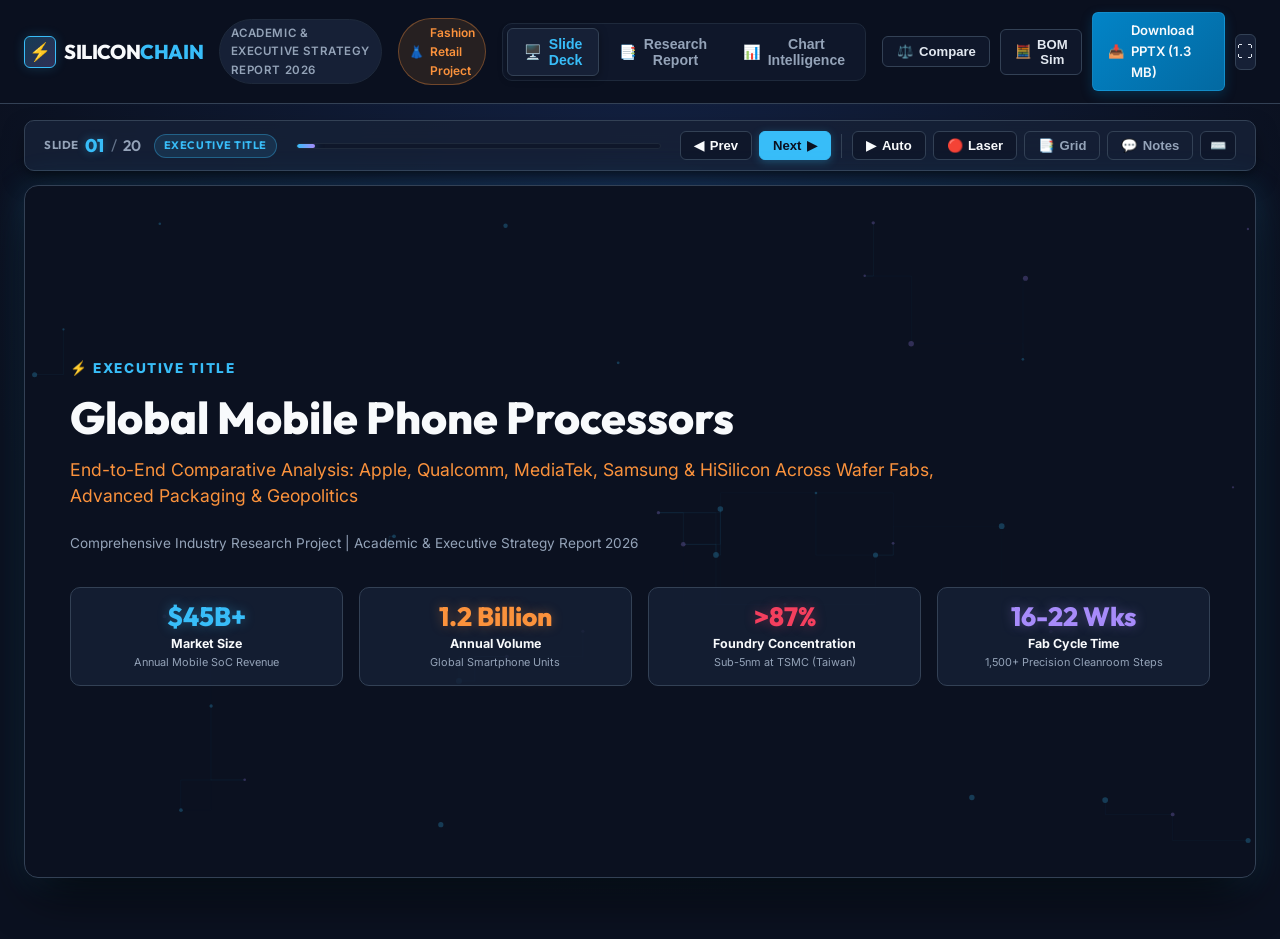
==== index.html @ 8d766e91 "Initial commit: ChipFlow dashboard and presentation" ====
<!DOCTYPE html>
<html lang="en">
<head>
  <meta charset="UTF-8">
  <meta name="viewport" content="width=device-width, initial-scale=1.0">
  <title>Global Mobile Processor Supply Chain Analysis & Executive Presentation</title>
  <meta name="description" content="In-depth Supply Chain Analysis of Mobile Phone Processors across Apple, Qualcomm, MediaTek, Samsung, Google and HiSilicon. Features interactive 20-slide presentation, interactive BOM simulator, company comparator, and research report.">
  <link rel="preconnect" href="https://fonts.googleapis.com">
  <link rel="preconnect" href="https://fonts.gstatic.com" crossorigin>
  <link href="https://fonts.googleapis.com/css2?family=Inter:wght@300;400;500;600;700;800&family=Outfit:wght@400;500;600;700;800&display=swap" rel="stylesheet">
  <link rel="stylesheet" href="index.css">
</head>
<body class="dark-theme">
  <!-- Top Navigation Header -->
  <header class="app-header" id="mainHeader">
    <div class="header-left">
      <div class="logo-badge">
        <span class="chip-icon">⚡</span>
        <span class="logo-text">SILICON<span class="accent-text">CHAIN</span></span>
      </div>
      <div class="project-pill">Academic & Executive Strategy Report 2026</div>
      <!-- Quick Switcher to Fashion Retail Project -->
      <a href="fashion_retail/index.html" class="project-switch-link" title="Switch to Fashion Retail Sales Project">
        <span>👗</span> Fashion Retail Project
      </a>
    </div>

    <!-- Mode Switcher -->
    <nav class="nav-tabs" id="navTabs">
      <button class="nav-tab active" data-view="presentation" id="tabPresentation">
        <span class="tab-icon">🖥️</span> Slide Deck
      </button>
      <button class="nav-tab" data-view="report" id="tabReport">
        <span class="tab-icon">📑</span> Research Report
      </button>
      <button class="nav-tab" data-view="charts" id="tabCharts">
        <span class="tab-icon">📊</span> Chart Intelligence
      </button>
    </nav>

    <!-- Header Actions & Interactive Tools -->
    <div class="header-right">
      <button class="btn-tool-action" id="btnOpenComparator" title="Compare Any 2 Chipmakers Side-by-Side (C)">
        <span>⚖️</span> Compare
      </button>
      <button class="btn-tool-action" id="btnOpenSimulator" title="Interactive Smartphone BOM & Margin Simulator (B)">
        <span>🧮</span> BOM Sim
      </button>
      <a href="mobile_processor_supply_chain_presentation.pptx" download class="btn-download" id="btnDownloadPPTX" title="Download genuine Microsoft PowerPoint (.pptx) file">
        <span class="icon">📥</span> Download PPTX (1.3 MB)
      </a>
      <button class="btn-icon" id="btnToggleFullscreen" title="Toggle Fullscreen (F)">
        <span>⛶</span>
      </button>
    </div>
  </header>

  <!-- Main App Container -->
  <main class="app-main">

    <!-- ================= VIEW 1: PRESENTATION SLIDE DECK ================= -->
    <section class="view-section active" id="viewPresentation">
      <!-- Presentation Player Toolbar -->
      <div class="deck-toolbar">
        <div class="slide-indicator">
          <span class="indicator-title">SLIDE</span>
          <span class="current-num" id="currentSlideNum">01</span>
          <span class="divider">/</span>
          <span class="total-num" id="totalSlidesNum">20</span>
          <span class="slide-category-badge" id="slideCategoryBadge">OVERVIEW</span>
        </div>

        <div class="progress-bar-container" title="Presentation Progress">
          <div class="progress-bar" id="presentationProgressBar"></div>
          <div class="autoplay-timer-bar" id="autoplayTimerBar"></div>
        </div>

        <div class="deck-controls">
          <button class="deck-btn" id="btnPrevSlide" title="Previous Slide (← / Space)">
            <span>◀</span> Prev
          </button>
          <button class="deck-btn btn-primary" id="btnNextSlide" title="Next Slide (→)">
            Next <span>▶</span>
          </button>
          
          <div class="control-divider"></div>

          <!-- Autoplay Button -->
          <button class="deck-btn btn-feature" id="btnToggleAutoplay" title="Toggle Auto-Play Slides (P)">
            <span id="autoplayIcon">▶</span> <span id="autoplayLabel">Auto</span>
          </button>

          <!-- Laser Pointer Button -->
          <button class="deck-btn btn-feature" id="btnToggleLaser" title="Toggle Interactive Laser Pointer (L)">
            <span>🔴</span> Laser
          </button>

          <!-- Grid Drawer -->
          <button class="deck-btn btn-outline" id="btnSlideDrawer" title="View All Slides Grid (G)">
            <span>📑</span> Grid
          </button>

          <!-- Speaker Notes -->
          <button class="deck-btn btn-outline" id="btnToggleNotes" title="Toggle Presenter Speaker Notes (N)">
            <span>💬</span> Notes
          </button>

          <!-- Shortcuts Guide -->
          <button class="deck-btn btn-icon-only" id="btnOpenShortcuts" title="Keyboard Shortcuts (?)">
            <span>⌨️</span>
          </button>
        </div>
      </div>

      <!-- Slide Viewport (16:9 Aspect Ratio Container) -->
      <div class="slide-viewport-wrapper" id="slideViewportWrapper">
        <!-- Ambient Circuit Canvas -->
        <canvas class="ambient-canvas" id="ambientCanvas"></canvas>

        <!-- Laser Pointer Element -->
        <div class="laser-pointer" id="laserPointer"></div>

        <!-- Slide Stage with Transition Animations -->
        <div class="slide-stage" id="slideStage">
          <!-- Slide contents dynamically rendered here -->
        </div>

        <!-- Slide Navigation Overlay Floaters (Hover Accessible) -->
        <button class="slide-nav-arrow arrow-left" id="arrowPrev" title="Previous Slide">‹</button>
        <button class="slide-nav-arrow arrow-right" id="arrowNext" title="Next Slide">›</button>
      </div>

      <!-- Presenter Speaker Notes Panel (Collapsible) -->
      <aside class="speaker-notes-panel" id="speakerNotesPanel">
        <div class="notes-header">
          <div class="notes-title">
            <span>🎙️</span> Presenter Speaker Notes & Talking Points
          </div>
          <button class="notes-close" id="btnCloseNotes">✕</button>
        </div>
        <div class="notes-content" id="speakerNotesText">
          Select or navigate to a slide to inspect executive speaking talking points.
        </div>
      </aside>

      <!-- Slide Drawer (Modal Grid of all 20 Slides) -->
      <div class="slide-drawer-overlay" id="slideDrawerOverlay">
        <div class="slide-drawer-modal">
          <div class="drawer-header">
            <div>
              <h3>Jump to Slide</h3>
              <p class="drawer-sub">Select any of the 20 comprehensive slides to navigate instantly</p>
            </div>
            <div class="drawer-header-actions">
              <input type="text" id="slideSearchInput" class="slide-search-input" placeholder="Filter slides (e.g., TSMC, Apple, BOM)...">
              <button class="drawer-close" id="btnCloseDrawer">✕</button>
            </div>
          </div>
          <div class="drawer-grid" id="drawerGrid">
            <!-- Populated via JavaScript -->
          </div>
        </div>
      </div>

      <!-- Keyboard Shortcuts Modal -->
      <div class="modal-overlay" id="shortcutsModalOverlay">
        <div class="custom-modal modal-sm">
          <div class="modal-header">
            <h3><span>⌨️</span> Presentation Keyboard Shortcuts</h3>
            <button class="modal-close" id="btnCloseShortcuts">✕</button>
          </div>
          <div class="modal-body">
            <div class="shortcuts-grid">
              <div class="shortcut-item"><kbd>→</kbd> or <kbd>Space</kbd> <span>Next Slide</span></div>
              <div class="shortcut-item"><kbd>←</kbd> <span>Previous Slide</span></div>
              <div class="shortcut-item"><kbd>P</kbd> <span>Play / Pause Autoplay</span></div>
              <div class="shortcut-item"><kbd>L</kbd> <span>Toggle Laser Pointer</span></div>
              <div class="shortcut-item"><kbd>C</kbd> <span>Open Company Comparator</span></div>
              <div class="shortcut-item"><kbd>B</kbd> <span>Open BOM Simulator</span></div>
              <div class="shortcut-item"><kbd>G</kbd> <span>Open Slides Grid Drawer</span></div>
              <div class="shortcut-item"><kbd>N</kbd> <span>Toggle Speaker Notes</span></div>
              <div class="shortcut-item"><kbd>F</kbd> <span>Toggle Fullscreen</span></div>
              <div class="shortcut-item"><kbd>Home</kbd> / <kbd>End</kbd> <span>First / Last Slide</span></div>
              <div class="shortcut-item"><kbd>Esc</kbd> <span>Close Any Modal</span></div>
              <div class="shortcut-item"><kbd>?</kbd> <span>Open This Shortcuts HUD</span></div>
            </div>
          </div>
        </div>
      </div>

      <!-- Interactive Competitor Comparator Modal -->
      <div class="modal-overlay" id="comparatorModalOverlay">
        <div class="custom-modal modal-lg">
          <div class="modal-header">
            <div>
              <h3><span>⚖️</span> Head-to-Head Mobile Silicon Comparator</h3>
              <p class="modal-sub">Select any two semiconductor firms to benchmark their architecture, foundry allocation, economics, and supply resilience.</p>
            </div>
            <button class="modal-close" id="btnCloseComparator">✕</button>
          </div>
          <div class="modal-body">
            <!-- Company Selection Dropdowns -->
            <div class="comparator-selectors">
              <div class="selector-box">
                <label>Company A:</label>
                <select id="selectCompA" class="custom-select">
                  <option value="apple">Apple Silicon</option>
                  <option value="qualcomm" selected>Qualcomm Snapdragon</option>
                  <option value="mediatek">MediaTek Dimensity</option>
                  <option value="samsung">Samsung Exynos</option>
                  <option value="google">Google Tensor</option>
                  <option value="hisilicon">HiSilicon (Huawei)</option>
                </select>
              </div>

              <div class="vs-badge">VS</div>

              <div class="selector-box">
                <label>Company B:</label>
                <select id="selectCompB" class="custom-select">
                  <option value="apple" selected>Apple Silicon</option>
                  <option value="qualcomm">Qualcomm Snapdragon</option>
                  <option value="mediatek">MediaTek Dimensity</option>
                  <option value="samsung">Samsung Exynos</option>
                  <option value="google">Google Tensor</option>
                  <option value="hisilicon">HiSilicon (Huawei)</option>
                </select>
              </div>
            </div>

            <!-- Dynamic Comparison Grid -->
            <div class="comparison-results" id="comparisonResults">
              <!-- Rendered dynamically via JS -->
            </div>
          </div>
        </div>
      </div>

      <!-- Interactive Smartphone BOM & Margin Simulator Modal -->
      <div class="modal-overlay" id="simulatorModalOverlay">
        <div class="custom-modal modal-xl">
          <div class="modal-header">
            <div>
              <h3><span>🧮</span> Interactive Smartphone BOM & Hardware Margin Simulator</h3>
              <p class="modal-sub">Simulate component cost trade-offs, foundry node pricing, and observe the direct impact of silicon costs on OEM profitability.</p>
            </div>
            <button class="modal-close" id="btnCloseSimulator">✕</button>
          </div>
          <div class="modal-body simulator-body">
            <!-- Left: Configurator Controls -->
            <div class="sim-controls">
              <div class="sim-group">
                <label class="sim-label">Preset Smartphone Tier:</label>
                <div class="sim-preset-buttons">
                  <button class="btn-preset active" data-preset="ultra_flagship">Ultra Flagship ($1,199)</button>
                  <button class="btn-preset" data-preset="flagship">Standard Flagship ($799)</button>
                  <button class="btn-preset" data-preset="midrange">Upper Mid-Tier ($499)</button>
                  <button class="btn-preset" data-preset="budget">Budget ($199)</button>
                </div>
              </div>

              <div class="sim-group">
                <label class="sim-label">Application Processor (SoC) & Node:</label>
                <select id="simSoC" class="custom-select">
                  <option value="185">3nm N3E Flagship SoC (Apple A18 / Snap 8 Elite) — $185</option>
                  <option value="130">3nm Value Flagship (MediaTek Dimensity 9400) — $130</option>
                  <option value="75">4nm Sub-Flagship (Snapdragon 7+ Gen 3 / Exynos 2400) — $75</option>
                  <option value="42">6nm High-Volume Mid-Tier (Dimensity 7050) — $42</option>
                  <option value="22">12nm Entry-Level 4G/5G (Unisoc T616) — $22</option>
                </select>
              </div>

              <div class="sim-group">
                <label class="sim-label">Display Subsystem:</label>
                <select id="simDisplay" class="custom-select">
                  <option value="95">6.8" LTPO 120Hz Curved OLED (Samsung/LG) — $95</option>
                  <option value="55">6.7" Rigid 120Hz OLED (BOE/Visionox) — $55</option>
                  <option value="25">6.6" 90Hz FHD+ IPS LCD — $25</option>
                </select>
              </div>

              <div class="sim-group">
                <label class="sim-label">Camera Array Subsystem:</label>
                <select id="simCamera" class="custom-select">
                  <option value="90">Triple 50MP Array + Periscope 5x Zoom (Sony Sensors) — $90</option>
                  <option value="50">Dual 50MP Main + Ultra-Wide — $50</option>
                  <option value="20">Single 50MP Main + 2MP Macro — $20</option>
                </select>
              </div>

              <div class="sim-group">
                <label class="sim-label">Memory & Storage (DRAM + Flash):</label>
                <select id="simMemory" class="custom-select">
                  <option value="65">16GB LPDDR5X + 512GB UFS 4.0 Storage — $65</option>
                  <option value="42">12GB LPDDR5X + 256GB UFS 3.1 Storage — $42</option>
                  <option value="22">6GB LPDDR4X + 128GB UFS 2.2 Storage — $22</option>
                </select>
              </div>

              <div class="sim-group">
                <label class="sim-label">Casing Materials & Frame:</label>
                <select id="simCasing" class="custom-select">
                  <option value="58">Grade 5 Titanium Frame + Ceramic Shield Glass — $58</option>
                  <option value="34">Aviation Aluminum Frame + Gorilla Glass Victus — $34</option>
                  <option value="14">Polycarbonate Composite Frame — $14</option>
                </select>
              </div>

              <div class="sim-group">
                <label class="sim-label">Target Smartphone Retail Price (MSRP):</label>
                <div class="slider-row">
                  <input type="range" id="simRetailSlider" min="150" max="1500" step="10" value="1199" class="custom-slider">
                  <span class="slider-val" id="simRetailVal">$1,199</span>
                </div>
              </div>
            </div>

            <!-- Right: Real-time Profitability & BOM Breakdown Output -->
            <div class="sim-output">
              <div class="output-card highlight">
                <div class="out-title">Total Hardware Bill of Materials (BOM)</div>
                <div class="out-value" id="simTotalBOM">$532</div>
                <div class="out-sub" id="simBOMSub">Excludes licensing royalties, software & freight</div>
              </div>

              <div class="output-row">
                <div class="output-card">
                  <div class="out-title">SoC Cost Share of BOM</div>
                  <div class="out-value accent-cyan" id="simSoCShare">34.8%</div>
                  <div class="out-sub" id="simSoCAmount">$185.00 allocated</div>
                </div>

                <div class="output-card">
                  <div class="out-title">Gross Hardware Margin</div>
                  <div class="out-value accent-emerald" id="simGrossMargin">$667 (55.6%)</div>
                  <div class="out-sub" id="simMarginHealth">Health: Premium Margin</div>
                </div>
              </div>

              <!-- Live Visual BOM Stack Bar -->
              <div class="bom-bar-wrap">
                <div class="bom-bar-label">Live BOM Subsystem Composition:</div>
                <div class="bom-stacked-bar" id="bomStackedBar">
                  <div class="stack-seg seg-soc" id="segSoC" style="width: 35%;" title="SoC & Modem"></div>
                  <div class="stack-seg seg-display" id="segDisplay" style="width: 18%;" title="Display"></div>
                  <div class="stack-seg seg-camera" id="segCamera" style="width: 17%;" title="Cameras"></div>
                  <div class="stack-seg seg-memory" id="segMemory" style="width: 12%;" title="Memory"></div>
                  <div class="stack-seg seg-casing" id="segCasing" style="width: 11%;" title="Casing"></div>
                  <div class="stack-seg seg-other" id="segOther" style="width: 7%;" title="RF/Power/Passives"></div>
                </div>
                <div class="bom-legend">
                  <span><i class="dot dot-soc"></i> SoC</span>
                  <span><i class="dot dot-display"></i> Display</span>
                  <span><i class="dot dot-camera"></i> Camera</span>
                  <span><i class="dot dot-memory"></i> Memory</span>
                  <span><i class="dot dot-casing"></i> Casing</span>
                  <span><i class="dot dot-other"></i> RF/Assembly</span>
                </div>
              </div>

              <!-- Strategic Insight Callout -->
              <div class="sim-insight-box" id="simInsightBox">
                <strong>Executive Reviewer Takeaway:</strong> With a 3nm flagship processor at $185, the processor alone represents over 34% of the phone's physical hardware costs. Only phones priced above $900 can sustain healthy gross margins (>50%) under cutting-edge node economics.
              </div>
            </div>
          </div>
        </div>
      </div>

    </section>

    <!-- ================= VIEW 2: RESEARCH REPORT ================= -->
    <section class="view-section" id="viewReport">
      <div class="report-layout">
        <!-- Sticky Table of Contents -->
        <aside class="report-sidebar">
          <div class="sidebar-sticky">
            <h4 class="sidebar-heading">REPORT NAVIGATION</h4>
            <ul class="toc-list" id="reportTOC">
              <li><a href="#rep-exec">1. Executive Summary</a></li>
              <li><a href="#rep-models">2. Business Models (Fabless vs IDM)</a></li>
              <li><a href="#rep-matrix">3. Competitor Matrix</a></li>
              <li><a href="#rep-apple">4. Apple Silicon Deep Dive</a></li>
              <li><a href="#rep-qualcomm">5. Qualcomm Snapdragon</a></li>
              <li><a href="#rep-mediatek">6. MediaTek Dimensity</a></li>
              <li><a href="#rep-samsung">7. Samsung Exynos & Foundry</a></li>
              <li><a href="#rep-special">8. Google Tensor & HiSilicon</a></li>
              <li><a href="#rep-tiers">9. 5-Tier Supply Chain Architecture</a></li>
              <li><a href="#rep-bom">10. Smartphone Bill of Materials</a></li>
              <li><a href="#rep-risks">11. Bullwhip Effect & Lead Times</a></li>
              <li><a href="#rep-geopolitics">12. Geopolitics & CHIPS Acts</a></li>
              <li><a href="#rep-future">13. 2nm GAA & Future Silicon</a></li>
              <li><a href="#rep-recommendations">14. Strategic Recommendations</a></li>
            </ul>

            <div class="sidebar-download-card">
              <h5>Official Presentation Deck</h5>
              <p>Download the fully editable widescreen .pptx presentation file.</p>
              <a href="mobile_processor_supply_chain_presentation.pptx" download class="btn-sidebar-download">
                📥 Download Presentation (.pptx)
              </a>
            </div>
          </div>
        </aside>

        <!-- Main Report Body -->
        <article class="report-body" id="reportBody">
          <div class="report-hero">
            <span class="report-tag">COMPREHENSIVE RESEARCH REPORT</span>
            <h1 class="report-title">Global Mobile Phone Processor Supply Chain Analysis</h1>
            <p class="report-subtitle">A Strategic Evaluation of Foundry Geopolitics, Advanced Packaging, Microarchitectural Shifts, and End-to-End Value Chains</p>
            <div class="report-meta">
              <span><strong>Author:</strong> Supply Chain Systems Research</span>
              <span><strong>Coverage:</strong> Apple, Qualcomm, MediaTek, Samsung, Google, HiSilicon, TSMC, ASML, ARM</span>
              <span><strong>Date:</strong> October 2026</span>
            </div>
          </div>

          <!-- Section 1 -->
          <section class="report-section" id="rep-exec">
            <h2>1. Executive Summary</h2>
            <p>The modern smartphone application processor (System-on-Chip, or SoC) represents the pinnacle of precision manufacturing, integrating between 15 billion and 20 billion transistors onto a single sliver of monocrystalline silicon measuring 100 to 125 square millimeters. In 2025–2026, the global smartphone processor industry commands over <strong>$45 billion in annual revenue</strong>, serving more than <strong>1.2 billion smartphones</strong> shipped globally each year.</p>
            
            <div class="report-kpi-grid">
              <div class="kpi-card accent-blue">
                <div class="kpi-val">$45B+</div>
                <div class="kpi-lbl">Global SoC Market Value</div>
                <div class="kpi-sub">Annual silicon revenues</div>
              </div>
              <div class="kpi-card accent-rose">
                <div class="kpi-val">&gt;87%</div>
                <div class="kpi-lbl">Sub-5nm Taiwan Share</div>
                <div class="kpi-sub">Concentrated at TSMC</div>
              </div>
              <div class="kpi-card accent-orange">
                <div class="kpi-val">$180+</div>
                <div class="kpi-lbl">Flagship SoC Cost</div>
                <div class="kpi-sub">+157% vs 2019 baseline</div>
              </div>
              <div class="kpi-card accent-emerald">
                <div class="kpi-val">100%</div>
                <div class="kpi-lbl">ASML EUV Monopoly</div>
                <div class="kpi-sub">Sole sub-7nm lithography</div>
              </div>
            </div>

            <p>While historically designed to balance raw CPU performance with battery life, mobile silicon has shifted radically into <strong>heterogeneous AI acceleration</strong>. The inclusion of high-throughput Neural Processing Units (NPUs) delivering 45–50+ TOPS, desktop-class ray tracing graphics, and integrated 5G/6G modems has made the processor the single costliest component in smartphones, commanding upwards of <strong>25% to 32% of total hardware Bill of Materials (BOM)</strong>.</p>
          </section>

          <!-- Section 2: Business Models -->
          <section class="report-section" id="rep-models">
            <h2>2. Semiconductor Operating Models: Fabless vs. IDM vs. Pure-Play Foundry</h2>
            <div class="models-grid">
              <div class="model-box">
                <div class="model-badge">MODEL 1</div>
                <h3>Captive Fabless (Apple, Google)</h3>
                <p>Silicon is engineered exclusively for proprietary first-party devices. Chips are treated as a system enabler rather than an independent profit center, amortized across retail device price tags exceeding $1,000. Apple leverages massive cash reserves to pre-buy entire initial node runs (such as TSMC's 3nm N3B).</p>
              </div>
              <div class="model-box">
                <div class="model-badge">MODEL 2</div>
                <h3>Merchant Fabless (Qualcomm, MediaTek)</h3>
                <p>Silicon is designed and sold to third-party smartphone OEMs globally. Highly vulnerable to OEM ordering cycles and consumer replacement volatility. Must balance aggressive R&D tape-out expenses against OEM margin resistance.</p>
              </div>
              <div class="model-box">
                <div class="model-badge">MODEL 3</div>
                <h3>Integrated Device Manufacturer (Samsung)</h3>
                <p>System LSI designs processors, while Samsung Foundry manufactures them. Internal friction frequently arises when captive mobile divisions (Samsung Galaxy MX) reject internal Exynos silicon due to lower foundry yields or thermal throttling compared to TSMC-made Snapdragon chips.</p>
              </div>
              <div class="model-box">
                <div class="model-badge">MODEL 4</div>
                <h3>Pure-Play Foundry (TSMC)</h3>
                <p>Dedicated contract manufacturing. By pledging never to create competing consumer hardware, TSMC commands the trust of direct competitors (Apple, Qualcomm, MediaTek, AMD, Nvidia), yielding colossal manufacturing scale and unrivaled yield learning curves.</p>
              </div>
            </div>
          </section>

          <!-- Section 3: Comparative Matrix -->
          <section class="report-section" id="rep-matrix">
            <h2>3. Cross-Company Comparative Matrix</h2>
            <div class="table-responsive">
              <table class="report-table">
                <thead>
                  <tr>
                    <th>Company</th>
                    <th>Flagship Chip</th>
                    <th>Model</th>
                    <th>CPU Architecture</th>
                    <th>Foundry</th>
                    <th>Node</th>
                    <th>Unit Share</th>
                    <th>Rev Share</th>
                    <th>Est. Cost</th>
                  </tr>
                </thead>
                <tbody>
                  <tr>
                    <td><strong>Apple</strong></td>
                    <td>A18 Pro / A17 Pro</td>
                    <td>Captive Fabless</td>
                    <td>Custom Apple ARMv9</td>
                    <td>TSMC</td>
                    <td>3nm (N3B/E)</td>
                    <td>18%</td>
                    <td>38%</td>
                    <td>$110-$135</td>
                  </tr>
                  <tr>
                    <td><strong>Qualcomm</strong></td>
                    <td>Snapdragon 8 Elite</td>
                    <td>Merchant Fabless</td>
                    <td>Custom Oryon (Nuvia)</td>
                    <td>TSMC</td>
                    <td>3nm (N3E)</td>
                    <td>28%</td>
                    <td>34%</td>
                    <td>$180-$200</td>
                  </tr>
                  <tr>
                    <td><strong>MediaTek</strong></td>
                    <td>Dimensity 9400</td>
                    <td>Merchant Fabless</td>
                    <td>All-Big ARM Cortex</td>
                    <td>TSMC</td>
                    <td>3nm (N3E)</td>
                    <td>37%</td>
                    <td>17%</td>
                    <td>$120-$140</td>
                  </tr>
                  <tr>
                    <td><strong>Samsung</strong></td>
                    <td>Exynos 2400 / 2500</td>
                    <td>Hybrid IDM</td>
                    <td>Stock ARM Cortex</td>
                    <td>Samsung</td>
                    <td>4nm / 3nm GAA</td>
                    <td>5%</td>
                    <td>5%</td>
                    <td>$100-$120</td>
                  </tr>
                  <tr>
                    <td><strong>Google</strong></td>
                    <td>Tensor G4 / G5</td>
                    <td>Captive Fabless</td>
                    <td>Custom TPU / ARM</td>
                    <td>Samsung &rarr; TSMC</td>
                    <td>4nm &rarr; 3nm</td>
                    <td>1.5%</td>
                    <td>1%</td>
                    <td>$90-$110</td>
                  </tr>
                  <tr>
                    <td><strong>HiSilicon</strong></td>
                    <td>Kirin 9010 / 9000s</td>
                    <td>Captive (Sanctioned)</td>
                    <td>Custom Taishan</td>
                    <td>SMIC</td>
                    <td>7nm DUV Multi</td>
                    <td>3%</td>
                    <td>3%</td>
                    <td>$140+ equiv.</td>
                  </tr>
                </tbody>
              </table>
            </div>
          </section>

          <!-- Section 4: Supply Chain Tiers -->
          <section class="report-section" id="rep-tiers">
            <h2>4. The 5-Tier Supply Chain Architecture</h2>
            <div class="tier-flow">
              <div class="tier-card tier-4">
                <div class="tier-tag">TIER 4</div>
                <h4>Raw Materials & Specialty Chemicals</h4>
                <p>Electronic-grade polysilicon refined to 99.999999999% purity. 300mm silicon ingots sliced by <strong>Shin-Etsu</strong> and <strong>SUMCO</strong> (Japan, >55% market share). High-purity photoresists from JSR/TOK, ultra-pure hydrogen fluoride, and noble gases (purified Neon from Ukraine/regional refiners).</p>
              </div>
              <div class="tier-card tier-3">
                <div class="tier-tag">TIER 3</div>
                <h4>Equipment (SME), EDA Software & Architectural IP</h4>
                <p>The <strong>ASML EUV Lithography</strong> monopoly (Netherlands). Etch and deposition equipment from Applied Materials, Lam Research, and Tokyo Electron. Logic synthesis and place-and-route software duopoly from <strong>Synopsys</strong> and <strong>Cadence</strong>. Architectural foundation from <strong>ARM Holdings</strong>.</p>
              </div>
              <div class="tier-card tier-2">
                <div class="tier-tag">TIER 2</div>
                <h4>Advanced Wafer Fabrication (Foundries)</h4>
                <p>Pure-play foundry giant <strong>TSMC</strong> fabricates >87% of all sub-5nm mobile processors in Taiwan (GigaFabs in Tainan and Hsinchu). Secondary fabrication at Samsung Foundry (S. Korea) and SMIC (China). Cycle time spans 16 to 22 weeks through 1,500+ chemical and laser steps.</p>
              </div>
              <div class="tier-card tier-1">
                <div class="tier-tag">TIER 1</div>
                <h4>Advanced Packaging, Assembly & Test (OSAT)</h4>
                <p>Wafer-Level Fan-Out (TSMC InFO-PoP) stacking LPDDR5X DRAM directly on top of the SoC via micro-copper pillars. Merchant packaging handled by <strong>ASE Group</strong>, <strong>Amkor</strong>, and <strong>JCET</strong>. Automated Test Equipment (ATE) verification by Advantest and Teradyne.</p>
              </div>
              <div class="tier-card tier-0">
                <div class="tier-tag">TIER 0</div>
                <h4>OEM Surface Mount Integration & Global Distribution</h4>
                <p>Surface Mount Technology (SMT) onto main logic boards by Foxconn, Pegatron, Luxshare, and Samsung Vietnam. High-value, temperature-controlled air freight delivery to international distribution centers in Anchorage, Louisville, Frankfurt, and Dubai.</p>
              </div>
            </div>
          </section>

          <!-- Section 5: BOM Cost Breakdown -->
          <section class="report-section" id="rep-bom">
            <h2>5. Bill of Materials (BOM) & Economic Escalation</h2>
            <p>Process node migration is experiencing sharp cost inflation. While a 28nm processed wafer cost ~$3,000 in 2011, a cutting-edge 3nm wafer exceeds $20,500, and upcoming 2nm GAA wafers are slated to hit $28,000 to $30,000. In a flagship smartphone with an overall hardware BOM of ~$560, the application processor and 5G RF subsystem account for roughly <strong>$165 (29.5%)</strong>, surpassing the display ($95) and camera modules ($88).</p>
            
            <div class="chart-embed-box">
              <img src="charts/bom_cost_breakdown.png" alt="Smartphone BOM Cost Breakdown" class="report-img">
              <div class="img-caption">Figure 1: Hardware Bill of Materials (BOM) allocation in a premium flagship smartphone ($560 Total BOM).</div>
            </div>
          </section>

          <!-- Section 6: Geopolitics -->
          <section class="report-section" id="rep-geopolitics">
            <h2>6. Geopolitical Realignment & CHIPS Acts</h2>
            <p>The geographic concentration of advanced semiconductor manufacturing in Taiwan poses an unprecedented single-point-of-failure risk to the global economy. In response, Western governments have initiated multi-billion-dollar industrial reshoring initiatives:</p>
            <ul>
              <li><strong>US CHIPS and Science Act ($52.7B):</strong> Subsidizing TSMC's $65B Fab 21 in Phoenix, Arizona, and Samsung's advanced foundry complex in Taylor, Texas. However, the lack of domestic US advanced packaging (InFO/CoWoS) means Arizona-made wafers must still be shipped back to Taiwan for packaging.</li>
              <li><strong>European Chips Act (€43B):</strong> Focused on automotive and industrial semiconductors, highlighted by TSMC's ESMC fab joint-venture in Dresden, Germany.</li>
              <li><strong>Chinese Domestic Substitution:</strong> Spurred by US Entity List restrictions, China has directed hundreds of billions into its domestic IC ecosystem, relying on SMIC and DUV multi-patterning to preserve domestic mobile silicon autonomy.</li>
            </ul>
          </section>

          <!-- Section 7: Future Outlook -->
          <section class="report-section" id="rep-future">
            <h2>7. Future Technology Roadmaps (2026–2030)</h2>
            <div class="tech-card-grid">
              <div class="tech-card">
                <h4>2nm Gate-All-Around (GAA)</h4>
                <p>Nanosheet transistor channels surrounded on all four sides by the gate electrode, eliminating quantum leakage and boosting power efficiency by 25-30%.</p>
              </div>
              <div class="tech-card">
                <h4>Backside Power Delivery (BSPDN)</h4>
                <p>Moving power distribution rails to the reverse side of the silicon wafer (TSMC A16 / Intel PowerVia), eliminating IR drop and boosting clock frequencies.</p>
              </div>
              <div class="tech-card">
                <h4>Mobile Disaggregated Chiplets</h4>
                <p>Partitioning monolithic processors into modular compute chiplets (2nm) and I/O modem chiplets (6nm/7nm) connected via UCIe low-latency interfaces.</p>
              </div>
              <div class="tech-card">
                <h4>On-Device Generative AI Real Estate</h4>
                <p>NPU silicon allocation expanding to >20% of the total die area, paired with high-bandwidth LPDDR6 memory delivering >150 GB/s bandwidth.</p>
              </div>
            </div>
          </section>

          <!-- Section 8: Recommendations -->
          <section class="report-section" id="rep-recommendations">
            <h2>8. Strategic Recommendations</h2>
            <div class="recommendations-container">
              <div class="rec-column">
                <h3>For Smartphone OEMs</h3>
                <ol>
                  <li><strong>Diversify Silicon Sourcing:</strong> Avoid exclusive dependency on Qualcomm by dual-sourcing MediaTek Dimensity across regional SKUs to maintain bargaining leverage.</li>
                  <li><strong>12-to-18-Month Allocation Contracts:</strong> Transition from short-term spot purchases to rolling capacity commitments with take-or-pay flexibility.</li>
                  <li><strong>Software-Silicon Co-Design:</strong> Optimize internal neural runtimes to maximize TOPS efficiency on mature nodes.</li>
                </ol>
              </div>
              <div class="rec-column">
                <h3>For Chip Designers</h3>
                <ol>
                  <li><strong>Maintain Dual-Foundry Portability:</strong> Design Process Design Kits (PDKs) with cross-foundry compatibility between TSMC and Samsung Foundry.</li>
                  <li><strong>Hedge Architectural Royalties:</strong> Expand R&D into the open-source <strong>RISC-V</strong> architecture to insulate corporate profit pools from Arm licensing changes.</li>
                  <li><strong>Pioneer Mobile Chiplets:</strong> Disaggregate analog RF modems from compute dies to reduce exposure to $28,000+ 2nm wafer costs.</li>
                </ol>
              </div>
            </div>
          </section>
        </article>
      </div>
    </section>

    <!-- ================= VIEW 3: CHART GALLERY ================= -->
    <section class="view-section" id="viewCharts">
      <div class="charts-view-container">
        <div class="charts-header">
          <h2>Semiconductor Supply Chain Visual Intelligence</h2>
          <p>High-resolution empirical datasets, market distribution models, and economic cost breakdown charts.</p>
        </div>

        <div class="charts-grid">
          <!-- Chart 1 -->
          <div class="chart-card">
            <div class="chart-card-header">
              <span class="chart-tag">MARKET SHARE</span>
              <h3>Global Smartphone SoC Market Share: Units vs. Value Capture</h3>
            </div>
            <div class="chart-image-wrap">
              <img src="charts/market_share_soc.png" alt="Market Share by Volume vs Revenue" class="gallery-img">
            </div>
            <div class="chart-insights">
              <strong>Key Insight:</strong> MediaTek commands the unit volume leadership (~37%) via mass-market budget devices, while Apple (~38%) and Qualcomm (~34%) capture over 72% of all dollar revenues in the global industry.
            </div>
          </div>

          <!-- Chart 2 -->
          <div class="chart-card">
            <div class="chart-card-header">
              <span class="chart-tag accent-rose">FOUNDRY CONCENTRATION</span>
              <h3>Sub-5nm Advanced Node Wafer Fabrication Capacity (<5nm)</h3>
            </div>
            <div class="chart-image-wrap">
              <img src="charts/foundry_advanced_nodes.png" alt="Advanced Node Foundry Share" class="gallery-img">
            </div>
            <div class="chart-insights">
              <strong>Key Insight:</strong> TSMC in Taiwan controls 87% of the world's sub-5nm fabrication capacity. Samsung Foundry holds ~10%, while Intel Foundry and SMIC account for the remainder.
            </div>
          </div>

          <!-- Chart 3 -->
          <div class="chart-card">
            <div class="chart-card-header">
              <span class="chart-tag accent-orange">WAFER ECONOMICS</span>
              <h3>Escalation of Advanced Semiconductor Wafer Costs by Node</h3>
            </div>
            <div class="chart-image-wrap">
              <img src="charts/wafer_cost_escalation.png" alt="Wafer Cost Escalation" class="gallery-img">
            </div>
            <div class="chart-insights">
              <strong>Key Insight:</strong> Moore's Law cost-per-transistor scaling has ended. Processed 300mm wafer costs have increased from $3,000 at 28nm to $20,500 at 3nm, approaching $28,000 for 2nm GAA.
            </div>
          </div>

          <!-- Chart 4 -->
          <div class="chart-card">
            <div class="chart-card-header">
              <span class="chart-tag accent-purple">HARDWARE BOM ALLOCATION</span>
              <h3>Estimated Bill of Materials (BOM) Breakdown - Flagship Tier</h3>
            </div>
            <div class="chart-image-wrap">
              <img src="charts/bom_cost_breakdown.png" alt="Smartphone BOM Breakdown" class="gallery-img">
            </div>
            <div class="chart-insights">
              <strong>Key Insight:</strong> The application processor and RF modem subsystem ($165) constitute 29.5% of total hardware BOM, exceeding displays ($95), camera arrays ($88), and memory ($62).
            </div>
          </div>

          <!-- Chart 5 -->
          <div class="chart-card full-width">
            <div class="chart-card-header">
              <span class="chart-tag accent-emerald">STRATEGIC RESILIENCE</span>
              <h3>Supply Chain Resilience & Strategic Control Comparison (Radar Chart)</h3>
            </div>
            <div class="chart-image-wrap center">
              <img src="charts/company_resilience_radar.png" alt="Company Resilience Radar" class="gallery-img radar-img">
            </div>
            <div class="chart-insights">
              <strong>Key Insight:</strong> Apple excels in margins, custom microarchitecture, and packaging control, but faces extreme single-source Taiwan foundry risk. Samsung boasts geographic insulation and in-house foundries, but trails in node yields and margins.
            </div>
          </div>
        </div>
      </div>
    </section>

  </main>

  <!-- JavaScript application logic -->
  <script src="index.js"></script>
</body>
</html>
---- index.css ----
/* ==========================================================================
   GLOBAL DESIGN SYSTEM & RESETS
   ========================================================================== */
:root {
  --bg-main: #0B1120;
  --bg-card: #162036;
  --bg-card-hover: #1E2B48;
  --bg-surface: #0F172A;
  --border-color: #334155;
  --border-subtle: #1E293B;

  --accent-blue: #38BDF8;
  --accent-blue-glow: rgba(56, 189, 248, 0.35);
  --accent-cyan: #06B6D4;
  --accent-orange: #FB923C;
  --accent-emerald: #34D399;
  --accent-purple: #A78BFA;
  --accent-rose: #F43F5E;
  --accent-amber: #FBBF24;

  --text-white: #F8FAFC;
  --text-body: #E2E8F0;
  --text-muted: #94A3B8;
  --text-dim: #64748B;

  --font-sans: 'Inter', -apple-system, BlinkMacSystemFont, 'Segoe UI', Roboto, sans-serif;
  --font-heading: 'Outfit', 'Inter', sans-serif;
  --radius-sm: 6px;
  --radius-md: 10px;
  --radius-lg: 14px;
  --radius-xl: 18px;

  --shadow-card: 0 10px 25px -5px rgba(0, 0, 0, 0.5), 0 8px 10px -6px rgba(0, 0, 0, 0.4);
  --shadow-glow: 0 0 35px rgba(56, 189, 248, 0.18);
  --transition: all 0.22s cubic-bezier(0.16, 1, 0.3, 1);
}

*, *::before, *::after {
  box-sizing: border-box;
  margin: 0;
  padding: 0;
}

body {
  background-color: var(--bg-main);
  color: var(--text-body);
  font-family: var(--font-sans);
  line-height: 1.6;
  min-height: 100vh;
  display: flex;
  flex-direction: column;
  overflow-x: hidden;
  -webkit-font-smoothing: antialiased;
}

/* ==========================================================================
   APP HEADER
   ========================================================================== */
.app-header {
  position: sticky;
  top: 0;
  z-index: 1000;
  background: rgba(11, 17, 32, 0.9);
  backdrop-filter: blur(16px);
  -webkit-backdrop-filter: blur(16px);
  border-bottom: 1px solid var(--border-color);
  padding: 0.75rem 1.5rem;
  display: flex;
  align-items: center;
  justify-content: space-between;
  gap: 1rem;
}

.header-left {
  display: flex;
  align-items: center;
  gap: 1rem;
}

.logo-badge {
  display: flex;
  align-items: center;
  gap: 0.5rem;
  font-family: var(--font-heading);
  font-weight: 800;
  font-size: 1.25rem;
  letter-spacing: -0.02em;
  color: var(--text-white);
}

.chip-icon {
  display: inline-flex;
  align-items: center;
  justify-content: center;
  width: 32px;
  height: 32px;
  background: linear-gradient(135deg, rgba(56, 189, 248, 0.25), rgba(167, 139, 250, 0.25));
  border: 1px solid var(--accent-blue);
  border-radius: var(--radius-sm);
  font-size: 1.1rem;
  box-shadow: 0 0 12px rgba(56, 189, 248, 0.2);
}

.accent-text {
  color: var(--accent-blue);
}

.project-pill {
  font-size: 0.72rem;
  font-weight: 600;
  color: var(--text-muted);
  background: var(--bg-card);
  padding: 0.25rem 0.65rem;
  border-radius: 9999px;
  border: 1px solid var(--border-subtle);
  text-transform: uppercase;
  letter-spacing: 0.05em;
}

.project-switch-link {
  display: inline-flex;
  align-items: center;
  gap: 0.35rem;
  font-size: 0.75rem;
  font-weight: 600;
  color: var(--accent-orange);
  background: rgba(251, 146, 60, 0.12);
  border: 1px solid rgba(251, 146, 60, 0.35);
  padding: 0.25rem 0.65rem;
  border-radius: 9999px;
  text-decoration: none;
  transition: var(--transition);
}

.project-switch-link:hover {
  background: rgba(251, 146, 60, 0.25);
  color: var(--text-white);
  transform: translateY(-1px);
}

/* Nav Tabs */
.nav-tabs {
  display: flex;
  align-items: center;
  background: var(--bg-surface);
  padding: 0.25rem;
  border-radius: var(--radius-md);
  border: 1px solid var(--border-subtle);
  gap: 0.25rem;
}

.nav-tab {
  display: flex;
  align-items: center;
  gap: 0.4rem;
  padding: 0.45rem 1rem;
  border-radius: var(--radius-sm);
  background: transparent;
  color: var(--text-muted);
  border: none;
  font-size: 0.88rem;
  font-weight: 600;
  cursor: pointer;
  transition: var(--transition);
}

.nav-tab:hover {
  color: var(--text-white);
}

.nav-tab.active {
  background: var(--bg-card);
  color: var(--accent-blue);
  box-shadow: 0 2px 8px rgba(0, 0, 0, 0.35);
  border: 1px solid var(--border-color);
}

/* Header Right */
.header-right {
  display: flex;
  align-items: center;
  gap: 0.6rem;
}

.btn-tool-action {
  display: inline-flex;
  align-items: center;
  gap: 0.4rem;
  background: var(--bg-surface);
  color: var(--text-body);
  padding: 0.45rem 0.85rem;
  border-radius: var(--radius-sm);
  font-size: 0.82rem;
  font-weight: 600;
  border: 1px solid var(--border-color);
  cursor: pointer;
  transition: var(--transition);
}

.btn-tool-action:hover {
  background: var(--bg-card-hover);
  color: var(--accent-blue);
  border-color: var(--accent-blue);
  transform: translateY(-1px);
}

.btn-download {
  display: inline-flex;
  align-items: center;
  gap: 0.45rem;
  background: linear-gradient(135deg, #0284C7, #0369A1);
  color: var(--text-white);
  padding: 0.45rem 0.95rem;
  border-radius: var(--radius-sm);
  font-size: 0.82rem;
  font-weight: 600;
  text-decoration: none;
  border: 1px solid rgba(56, 189, 248, 0.3);
  transition: var(--transition);
  box-shadow: 0 4px 12px rgba(2, 132, 199, 0.25);
}

.btn-download:hover {
  background: linear-gradient(135deg, #0EA5E9, #0284C7);
  box-shadow: 0 6px 18px rgba(14, 165, 233, 0.45);
  transform: translateY(-1px);
}

.btn-icon {
  background: var(--bg-card);
  border: 1px solid var(--border-color);
  color: var(--text-body);
  width: 36px;
  height: 36px;
  border-radius: var(--radius-sm);
  display: flex;
  align-items: center;
  justify-content: center;
  cursor: pointer;
  font-size: 1rem;
  transition: var(--transition);
}

.btn-icon:hover {
  background: var(--bg-card-hover);
  color: var(--text-white);
}

/* ==========================================================================
   VIEW CONTAINERS
   ========================================================================== */
.app-main {
  flex: 1;
  display: flex;
  flex-direction: column;
}

.view-section {
  display: none;
  width: 100%;
  flex: 1;
}

.view-section.active {
  display: flex;
  flex-direction: column;
}

/* ==========================================================================
   VIEW 1: PRESENTATION SLIDE DECK
   ========================================================================== */
#viewPresentation {
  background: radial-gradient(circle at 50% 15%, #132244 0%, #0B1120 70%);
  padding: 1rem 1.5rem 1.5rem;
  min-height: calc(100vh - 65px);
  display: flex;
  flex-direction: column;
  align-items: center;
  justify-content: flex-start;
}

/* Deck Toolbar */
.deck-toolbar {
  width: 100%;
  max-width: 1240px;
  display: flex;
  align-items: center;
  justify-content: space-between;
  gap: 1.2rem;
  background: rgba(22, 32, 54, 0.88);
  backdrop-filter: blur(12px);
  border: 1px solid var(--border-color);
  border-radius: var(--radius-md);
  padding: 0.6rem 1.2rem;
  margin-bottom: 0.9rem;
  box-shadow: var(--shadow-card);
}

.slide-indicator {
  display: flex;
  align-items: center;
  gap: 0.4rem;
  font-family: var(--font-heading);
}

.indicator-title {
  font-size: 0.72rem;
  font-weight: 700;
  color: var(--text-muted);
  letter-spacing: 0.05em;
}

.current-num {
  font-size: 1.15rem;
  font-weight: 800;
  color: var(--accent-blue);
  text-shadow: 0 0 10px rgba(56, 189, 248, 0.4);
}

.divider {
  color: var(--text-dim);
}

.total-num {
  font-size: 0.95rem;
  color: var(--text-muted);
  font-weight: 600;
}

.slide-category-badge {
  font-size: 0.68rem;
  font-weight: 700;
  padding: 0.15rem 0.55rem;
  border-radius: 9999px;
  background: rgba(56, 189, 248, 0.12);
  border: 1px solid rgba(56, 189, 248, 0.35);
  color: var(--accent-blue);
  margin-left: 0.4rem;
  letter-spacing: 0.05em;
  text-transform: uppercase;
}

.progress-bar-container {
  flex: 1;
  height: 6px;
  background: var(--bg-surface);
  border-radius: 9999px;
  overflow: hidden;
  border: 1px solid var(--border-subtle);
  position: relative;
}

.progress-bar {
  height: 100%;
  width: 5%;
  background: linear-gradient(90deg, var(--accent-blue), var(--accent-purple));
  border-radius: 9999px;
  transition: width 0.35s cubic-bezier(0.16, 1, 0.3, 1);
  box-shadow: 0 0 8px rgba(56, 189, 248, 0.5);
}

.autoplay-timer-bar {
  position: absolute;
  top: 0;
  left: 0;
  height: 100%;
  width: 0%;
  background: var(--accent-orange);
  opacity: 0.85;
  transition: width 0.1s linear;
}

.deck-controls {
  display: flex;
  align-items: center;
  gap: 0.45rem;
}

.control-divider {
  width: 1px;
  height: 24px;
  background: var(--border-color);
  margin: 0 0.2rem;
}

.deck-btn {
  display: inline-flex;
  align-items: center;
  gap: 0.35rem;
  padding: 0.38rem 0.8rem;
  border-radius: var(--radius-sm);
  background: var(--bg-surface);
  border: 1px solid var(--border-color);
  color: var(--text-white);
  font-size: 0.82rem;
  font-weight: 600;
  cursor: pointer;
  transition: var(--transition);
}

.deck-btn:hover {
  background: var(--bg-card-hover);
  border-color: var(--accent-blue);
  transform: translateY(-1px);
}

.deck-btn.btn-primary {
  background: var(--accent-blue);
  color: #0B1120;
  border-color: var(--accent-blue);
  box-shadow: 0 2px 8px rgba(56, 189, 248, 0.3);
}

.deck-btn.btn-primary:hover {
  background: #7DD3FC;
  box-shadow: 0 4px 14px rgba(56, 189, 248, 0.5);
}

.deck-btn.btn-feature.active {
  background: rgba(244, 63, 94, 0.2);
  border-color: var(--accent-rose);
  color: var(--accent-rose);
}

.deck-btn.btn-outline {
  background: transparent;
  color: var(--text-muted);
}

.deck-btn.btn-outline:hover {
  color: var(--text-white);
  background: var(--bg-surface);
}

.deck-btn.btn-icon-only {
  padding: 0.38rem 0.55rem;
}

/* Slide Viewport (16:9 Canvas) */
.slide-viewport-wrapper {
  width: 100%;
  max-width: 1240px;
  aspect-ratio: 16 / 9;
  background: #0B1120;
  border: 1px solid var(--border-color);
  border-radius: var(--radius-lg);
  box-shadow: 0 24px 48px -12px rgba(0, 0, 0, 0.8), var(--shadow-glow);
  position: relative;
  overflow: hidden;
  display: flex;
}

/* Ambient Canvas */
.ambient-canvas {
  position: absolute;
  top: 0;
  left: 0;
  width: 100%;
  height: 100%;
  pointer-events: none;
  opacity: 0.45;
  z-index: 1;
}

/* Interactive Laser Pointer */
.laser-pointer {
  position: absolute;
  width: 16px;
  height: 16px;
  border-radius: 50%;
  background: #FF0055;
  box-shadow: 0 0 14px 4px #FF0055, 0 0 30px 8px rgba(255, 0, 85, 0.5);
  pointer-events: none;
  z-index: 999;
  display: none;
  transform: translate(-50%, -50%);
  transition: opacity 0.15s ease;
}

.laser-pointer.active {
  display: block;
}

/* Slide Nav Floaters (Left/Right) */
.slide-nav-arrow {
  position: absolute;
  top: 50%;
  transform: translateY(-50%);
  width: 44px;
  height: 60px;
  background: rgba(15, 23, 42, 0.6);
  backdrop-filter: blur(8px);
  border: 1px solid var(--border-color);
  color: var(--text-white);
  font-size: 1.8rem;
  display: flex;
  align-items: center;
  justify-content: center;
  cursor: pointer;
  z-index: 10;
  opacity: 0;
  transition: opacity 0.2s ease, background 0.2s ease;
}

.slide-nav-arrow.arrow-left { left: 0; border-radius: 0 var(--radius-md) var(--radius-md) 0; }
.slide-nav-arrow.arrow-right { right: 0; border-radius: var(--radius-md) 0 0 var(--radius-md); }

.slide-viewport-wrapper:hover .slide-nav-arrow {
  opacity: 0.85;
}

.slide-nav-arrow:hover {
  background: rgba(56, 189, 248, 0.3);
  border-color: var(--accent-blue);
  opacity: 1 !important;
}

.slide-stage {
  width: 100%;
  height: 100%;
  position: relative;
  overflow: hidden;
  z-index: 2;
}

/* Individual Slide Inside Canvas with Entrance Animation */
.slide-content-root {
  width: 100%;
  height: 100%;
  padding: 2.2rem 2.8rem;
  display: flex;
  flex-direction: column;
  position: relative;
  background-color: transparent;
  color: var(--text-body);
  animation: slideEntrance 0.32s cubic-bezier(0.16, 1, 0.3, 1) forwards;
}

@keyframes slideEntrance {
  from {
    opacity: 0;
    transform: translateY(14px) scale(0.99);
    filter: blur(4px);
  }
  to {
    opacity: 1;
    transform: translateY(0) scale(1);
    filter: blur(0);
  }
}

.slide-header {
  margin-bottom: 1.2rem;
  position: relative;
  border-bottom: 1px solid var(--border-color);
  padding-bottom: 0.8rem;
}

.slide-tag {
  font-size: 0.72rem;
  font-weight: 800;
  letter-spacing: 0.08em;
  color: var(--accent-blue);
  text-transform: uppercase;
  margin-bottom: 0.2rem;
}

.slide-title {
  font-family: var(--font-heading);
  font-size: 1.65rem;
  font-weight: 700;
  color: var(--text-white);
  line-height: 1.25;
}

.slide-body {
  flex: 1;
  display: flex;
  gap: 1.4rem;
  overflow: hidden;
}

/* Slide Grids & Layouts */
.grid-3-col {
  display: grid;
  grid-template-columns: repeat(3, 1fr);
  gap: 1.2rem;
  width: 100%;
  height: 100%;
}

.grid-4-col {
  display: grid;
  grid-template-columns: repeat(4, 1fr);
  gap: 1rem;
  width: 100%;
  height: 100%;
}

.grid-2-col {
  display: grid;
  grid-template-columns: 1fr 1fr;
  gap: 1.4rem;
  width: 100%;
  height: 100%;
}

.grid-chart-and-cards {
  display: grid;
  grid-template-columns: 1.35fr 1fr;
  gap: 1.4rem;
  width: 100%;
  height: 100%;
  align-items: center;
}

/* Slide Cards with Stagger Animation */
.slide-card {
  background: rgba(22, 32, 54, 0.85);
  backdrop-filter: blur(10px);
  border: 1px solid var(--border-color);
  border-radius: var(--radius-md);
  padding: 1.15rem;
  display: flex;
  flex-direction: column;
  position: relative;
  overflow: hidden;
  transition: transform 0.22s cubic-bezier(0.16, 1, 0.3, 1), box-shadow 0.22s ease, border-color 0.22s ease;
  animation: cardStagger 0.4s cubic-bezier(0.16, 1, 0.3, 1) both;
}

.slide-card:nth-child(1) { animation-delay: 0.05s; }
.slide-card:nth-child(2) { animation-delay: 0.10s; }
.slide-card:nth-child(3) { animation-delay: 0.15s; }
.slide-card:nth-child(4) { animation-delay: 0.20s; }
.slide-card:nth-child(5) { animation-delay: 0.25s; }
.slide-card:nth-child(6) { animation-delay: 0.30s; }

@keyframes cardStagger {
  from {
    opacity: 0;
    transform: translateY(18px) scale(0.97);
  }
  to {
    opacity: 1;
    transform: translateY(0) scale(1);
  }
}

.slide-card:hover {
  transform: translateY(-4px) scale(1.01);
  border-color: rgba(56, 189, 248, 0.5);
  box-shadow: 0 16px 32px rgba(0, 0, 0, 0.55), 0 0 20px rgba(56, 189, 248, 0.15);
}

.slide-card-trim {
  position: absolute;
  top: 0;
  left: 0;
  right: 0;
  height: 3px;
  background: var(--accent-blue);
}

.slide-card-trim.trim-orange { background: var(--accent-orange); }
.slide-card-trim.trim-green { background: var(--accent-emerald); }
.slide-card-trim.trim-purple { background: var(--accent-purple); }
.slide-card-trim.trim-rose { background: var(--accent-rose); }
.slide-card-trim.trim-amber { background: var(--accent-amber); }

.card-title {
  font-family: var(--font-heading);
  font-size: 1.05rem;
  font-weight: 700;
  color: var(--text-white);
  margin-bottom: 0.6rem;
  display: flex;
  align-items: center;
  gap: 0.4rem;
}

.card-list {
  list-style: none;
  display: flex;
  flex-direction: column;
  gap: 0.5rem;
  font-size: 0.82rem;
  color: var(--text-muted);
}

.card-list li {
  position: relative;
  padding-left: 0.9rem;
  line-height: 1.4;
}

.card-list li::before {
  content: "•";
  position: absolute;
  left: 0;
  color: var(--accent-blue);
  font-weight: bold;
}

.card-list strong {
  color: var(--text-white);
}

/* Metric Row */
.metrics-row {
  display: grid;
  grid-template-columns: repeat(4, 1fr);
  gap: 1rem;
  margin-bottom: 1.2rem;
  width: 100%;
}

.metric-card {
  background: rgba(22, 32, 54, 0.85);
  backdrop-filter: blur(8px);
  border: 1px solid var(--border-color);
  border-radius: var(--radius-md);
  padding: 0.85rem;
  text-align: center;
  transition: transform 0.2s ease, border-color 0.2s ease;
}

.metric-card:hover {
  transform: translateY(-2px);
  border-color: var(--accent-blue);
}

.metric-val {
  font-family: var(--font-heading);
  font-size: 1.65rem;
  font-weight: 800;
  color: var(--accent-blue);
  line-height: 1.1;
  text-shadow: 0 0 12px rgba(56, 189, 248, 0.35);
}

.metric-val.val-orange { color: var(--accent-orange); text-shadow: 0 0 12px rgba(251, 146, 60, 0.35); }
.metric-val.val-rose { color: var(--accent-rose); text-shadow: 0 0 12px rgba(244, 63, 94, 0.35); }
.metric-val.val-green { color: var(--accent-emerald); text-shadow: 0 0 12px rgba(52, 211, 153, 0.35); }
.metric-val.val-purple { color: var(--accent-purple); text-shadow: 0 0 12px rgba(167, 139, 250, 0.35); }

.metric-lbl {
  font-size: 0.78rem;
  font-weight: 700;
  color: var(--text-white);
  margin-top: 0.2rem;
}

.metric-sub {
  font-size: 0.68rem;
  color: var(--text-muted);
}

/* Slide Image Container */
.slide-chart-container {
  background: #080D1A;
  border: 1px solid var(--border-color);
  border-radius: var(--radius-md);
  padding: 0.6rem;
  display: flex;
  align-items: center;
  justify-content: center;
  height: 100%;
  overflow: hidden;
  box-shadow: inset 0 0 20px rgba(0, 0, 0, 0.5);
}

.slide-chart-img {
  max-width: 100%;
  max-height: 100%;
  object-fit: contain;
  border-radius: var(--radius-sm);
  transition: transform 0.3s ease;
}

.slide-chart-container:hover .slide-chart-img {
  transform: scale(1.02);
}

/* Slide 1 Hero Layout */
.slide-hero {
  display: flex;
  flex-direction: column;
  justify-content: center;
  height: 100%;
}

.hero-tag {
  font-size: 0.85rem;
  font-weight: 800;
  letter-spacing: 0.12em;
  color: var(--accent-blue);
  text-transform: uppercase;
  margin-bottom: 0.8rem;
}

.hero-title {
  font-family: var(--font-heading);
  font-size: 2.8rem;
  font-weight: 800;
  color: var(--text-white);
  line-height: 1.15;
  margin-bottom: 0.8rem;
}

.hero-subtitle {
  font-size: 1.1rem;
  color: var(--accent-orange);
  max-width: 900px;
  line-height: 1.5;
  margin-bottom: 1.5rem;
}

.hero-meta {
  font-size: 0.85rem;
  color: var(--text-muted);
  margin-bottom: 2rem;
}

/* Slide Tier Stack (Slide 11) */
.tier-stack {
  display: flex;
  flex-direction: column;
  gap: 0.55rem;
  width: 100%;
  height: 100%;
  justify-content: space-between;
}

.tier-bar {
  background: rgba(22, 32, 54, 0.85);
  backdrop-filter: blur(8px);
  border: 1px solid var(--border-color);
  border-left: 4px solid var(--accent-blue);
  border-radius: var(--radius-sm);
  padding: 0.5rem 0.9rem;
  display: flex;
  flex-direction: column;
  transition: transform 0.2s ease;
}

.tier-bar:hover {
  transform: translateX(4px);
  background: var(--bg-card-hover);
}

.tier-bar.tb-rose { border-left-color: var(--accent-rose); }
.tier-bar.tb-orange { border-left-color: var(--accent-orange); }
.tier-bar.tb-blue { border-left-color: var(--accent-blue); }
.tier-bar.tb-purple { border-left-color: var(--accent-purple); }
.tier-bar.tb-green { border-left-color: var(--accent-emerald); }

.tier-bar-title {
  font-family: var(--font-heading);
  font-size: 0.85rem;
  font-weight: 700;
  color: var(--text-white);
  display: flex;
  align-items: center;
  gap: 0.5rem;
}

.tier-bar-desc {
  font-size: 0.72rem;
  color: var(--text-muted);
  line-height: 1.3;
}

/* Presenter Speaker Notes Panel */
.speaker-notes-panel {
  width: 100%;
  max-width: 1240px;
  margin-top: 1rem;
  background: var(--bg-surface);
  border: 1px solid var(--border-color);
  border-radius: var(--radius-md);
  padding: 1rem 1.25rem;
  display: none;
  box-shadow: var(--shadow-card);
  animation: slideEntrance 0.2s ease forwards;
}

.speaker-notes-panel.open {
  display: block;
}

.notes-header {
  display: flex;
  align-items: center;
  justify-content: space-between;
  margin-bottom: 0.6rem;
  border-bottom: 1px solid var(--border-subtle);
  padding-bottom: 0.4rem;
}

.notes-title {
  font-family: var(--font-heading);
  font-weight: 700;
  font-size: 0.9rem;
  color: var(--accent-amber);
  display: flex;
  align-items: center;
  gap: 0.4rem;
}

.notes-close {
  background: transparent;
  border: none;
  color: var(--text-muted);
  cursor: pointer;
  font-size: 1rem;
}

.notes-close:hover {
  color: var(--text-white);
}

.notes-content {
  font-size: 0.88rem;
  color: var(--text-body);
  line-height: 1.6;
}

/* Slide Drawer Modal */
.slide-drawer-overlay {
  position: fixed;
  inset: 0;
  background: rgba(0, 0, 0, 0.78);
  backdrop-filter: blur(8px);
  z-index: 2000;
  display: none;
  align-items: center;
  justify-content: center;
  padding: 2rem;
}

.slide-drawer-overlay.active {
  display: flex;
}

.slide-drawer-modal {
  background: var(--bg-main);
  border: 1px solid var(--border-color);
  border-radius: var(--radius-xl);
  width: 100%;
  max-width: 1100px;
  max-height: 85vh;
  display: flex;
  flex-direction: column;
  overflow: hidden;
  box-shadow: 0 25px 50px -12px rgba(0, 0, 0, 0.85);
  animation: slideEntrance 0.25s ease;
}

.drawer-header {
  padding: 1.2rem 1.5rem;
  border-bottom: 1px solid var(--border-color);
  display: flex;
  align-items: center;
  justify-content: space-between;
  gap: 1rem;
}

.drawer-header h3 {
  font-family: var(--font-heading);
  font-size: 1.25rem;
  color: var(--text-white);
}

.drawer-sub {
  font-size: 0.78rem;
  color: var(--text-muted);
}

.drawer-header-actions {
  display: flex;
  align-items: center;
  gap: 0.8rem;
}

.slide-search-input {
  background: var(--bg-card);
  border: 1px solid var(--border-color);
  color: var(--text-white);
  padding: 0.45rem 0.85rem;
  border-radius: var(--radius-sm);
  font-size: 0.85rem;
  width: 240px;
}

.slide-search-input:focus {
  outline: none;
  border-color: var(--accent-blue);
}

.drawer-close {
  background: transparent;
  border: none;
  color: var(--text-muted);
  font-size: 1.3rem;
  cursor: pointer;
}

.drawer-grid {
  padding: 1.5rem;
  display: grid;
  grid-template-columns: repeat(auto-fill, minmax(210px, 1fr));
  gap: 1rem;
  overflow-y: auto;
}

.drawer-thumb {
  background: var(--bg-card);
  border: 1px solid var(--border-color);
  border-radius: var(--radius-md);
  padding: 0.9rem;
  cursor: pointer;
  transition: var(--transition);
  display: flex;
  flex-direction: column;
  gap: 0.35rem;
}

.drawer-thumb:hover {
  border-color: var(--accent-blue);
  background: var(--bg-card-hover);
  transform: translateY(-2px);
  box-shadow: 0 8px 16px rgba(0, 0, 0, 0.4);
}

.drawer-thumb.current {
  border-color: var(--accent-blue);
  box-shadow: 0 0 14px rgba(56, 189, 248, 0.4);
}

.thumb-num {
  font-size: 0.72rem;
  font-weight: 800;
  color: var(--accent-blue);
}

.thumb-title {
  font-size: 0.88rem;
  font-weight: 600;
  color: var(--text-white);
  line-height: 1.3;
}

/* ==========================================================================
   INTERACTIVE MODALS (COMPARATOR, SIMULATOR, SHORTCUTS)
   ========================================================================== */
.modal-overlay {
  position: fixed;
  inset: 0;
  background: rgba(0, 0, 0, 0.8);
  backdrop-filter: blur(10px);
  z-index: 2500;
  display: none;
  align-items: center;
  justify-content: center;
  padding: 1.5rem;
}

.modal-overlay.active {
  display: flex;
}

.custom-modal {
  background: var(--bg-main);
  border: 1px solid var(--border-color);
  border-radius: var(--radius-xl);
  width: 100%;
  max-height: 90vh;
  display: flex;
  flex-direction: column;
  overflow: hidden;
  box-shadow: 0 30px 60px -15px rgba(0, 0, 0, 0.9);
  animation: slideEntrance 0.25s cubic-bezier(0.16, 1, 0.3, 1);
}

.modal-sm { max-width: 580px; }
.modal-lg { max-width: 950px; }
.modal-xl { max-width: 1180px; }

.modal-header {
  padding: 1.2rem 1.6rem;
  border-bottom: 1px solid var(--border-color);
  display: flex;
  align-items: center;
  justify-content: space-between;
}

.modal-header h3 {
  font-family: var(--font-heading);
  font-size: 1.25rem;
  color: var(--text-white);
  display: flex;
  align-items: center;
  gap: 0.5rem;
}

.modal-sub {
  font-size: 0.8rem;
  color: var(--text-muted);
  margin-top: 0.2rem;
}

.modal-close {
  background: transparent;
  border: none;
  color: var(--text-muted);
  font-size: 1.3rem;
  cursor: pointer;
}

.modal-close:hover { color: var(--text-white); }

.modal-body {
  padding: 1.6rem;
  overflow-y: auto;
}

/* Shortcuts HUD */
.shortcuts-grid {
  display: grid;
  grid-template-columns: repeat(2, 1fr);
  gap: 0.8rem;
}

.shortcut-item {
  display: flex;
  align-items: center;
  gap: 0.75rem;
  font-size: 0.85rem;
  color: var(--text-body);
  background: var(--bg-card);
  padding: 0.55rem 0.85rem;
  border-radius: var(--radius-sm);
  border: 1px solid var(--border-subtle);
}

kbd {
  background: #0F172A;
  border: 1px solid var(--border-color);
  box-shadow: 0 2px 0 var(--border-color);
  padding: 0.15rem 0.5rem;
  border-radius: 4px;
  font-family: monospace;
  font-size: 0.8rem;
  color: var(--accent-blue);
  font-weight: bold;
}

/* Comparator Styling */
.comparator-selectors {
  display: flex;
  align-items: center;
  justify-content: space-between;
  gap: 1.5rem;
  margin-bottom: 1.5rem;
  background: var(--bg-card);
  padding: 1rem 1.4rem;
  border-radius: var(--radius-md);
  border: 1px solid var(--border-color);
}

.selector-box {
  flex: 1;
  display: flex;
  flex-direction: column;
  gap: 0.4rem;
}

.selector-box label {
  font-size: 0.8rem;
  font-weight: 700;
  color: var(--text-muted);
}

.custom-select {
  background: var(--bg-surface);
  border: 1px solid var(--border-color);
  color: var(--text-white);
  padding: 0.55rem 0.85rem;
  border-radius: var(--radius-sm);
  font-size: 0.88rem;
  font-weight: 600;
  width: 100%;
}

.custom-select:focus {
  outline: none;
  border-color: var(--accent-blue);
}

.vs-badge {
  font-family: var(--font-heading);
  font-weight: 800;
  font-size: 1.1rem;
  color: var(--accent-orange);
  background: rgba(251, 146, 60, 0.15);
  border: 1px solid rgba(251, 146, 60, 0.35);
  width: 44px;
  height: 44px;
  border-radius: 50%;
  display: flex;
  align-items: center;
  justify-content: center;
}

.comparison-results {
  display: grid;
  grid-template-columns: 1fr 1fr;
  gap: 1.5rem;
}

.comp-column {
  background: var(--bg-card);
  border: 1px solid var(--border-color);
  border-radius: var(--radius-md);
  padding: 1.4rem;
  display: flex;
  flex-direction: column;
  gap: 1rem;
}

.comp-col-header {
  border-bottom: 1px solid var(--border-subtle);
  padding-bottom: 0.8rem;
}

.comp-col-header h4 {
  font-family: var(--font-heading);
  font-size: 1.35rem;
  color: var(--text-white);
}

.comp-chip-badge {
  font-size: 0.75rem;
  font-weight: 700;
  color: var(--accent-blue);
  letter-spacing: 0.05em;
}

.comp-stat-row {
  display: flex;
  flex-direction: column;
  gap: 0.25rem;
}

.comp-stat-header {
  display: flex;
  justify-content: space-between;
  font-size: 0.78rem;
  color: var(--text-muted);
}

.comp-stat-val {
  font-weight: 700;
  color: var(--text-white);
}

.comp-bar-bg {
  height: 8px;
  background: var(--bg-surface);
  border-radius: 9999px;
  overflow: hidden;
  border: 1px solid var(--border-subtle);
}

.comp-bar-fill {
  height: 100%;
  border-radius: 9999px;
  transition: width 0.4s ease;
}

/* Simulator Styling */
.simulator-body {
  display: grid;
  grid-template-columns: 1fr 1.15fr;
  gap: 2rem;
}

.sim-controls {
  display: flex;
  flex-direction: column;
  gap: 1.1rem;
}

.sim-group {
  display: flex;
  flex-direction: column;
  gap: 0.4rem;
}

.sim-label {
  font-size: 0.78rem;
  font-weight: 700;
  color: var(--text-muted);
}

.sim-preset-buttons {
  display: grid;
  grid-template-columns: repeat(2, 1fr);
  gap: 0.5rem;
}

.btn-preset {
  background: var(--bg-card);
  border: 1px solid var(--border-color);
  color: var(--text-muted);
  font-size: 0.78rem;
  font-weight: 600;
  padding: 0.45rem 0.65rem;
  border-radius: var(--radius-sm);
  cursor: pointer;
  transition: var(--transition);
}

.btn-preset:hover {
  color: var(--text-white);
  border-color: var(--accent-blue);
}

.btn-preset.active {
  background: rgba(56, 189, 248, 0.15);
  border-color: var(--accent-blue);
  color: var(--accent-blue);
}

.slider-row {
  display: flex;
  align-items: center;
  gap: 1rem;
}

.custom-slider {
  flex: 1;
  accent-color: var(--accent-blue);
  height: 6px;
  background: var(--bg-surface);
  border-radius: 9999px;
  cursor: pointer;
}

.slider-val {
  font-family: var(--font-heading);
  font-weight: 800;
  font-size: 1.1rem;
  color: var(--accent-emerald);
  min-width: 75px;
  text-align: right;
}

.sim-output {
  display: flex;
  flex-direction: column;
  gap: 1.2rem;
}

.output-card {
  background: var(--bg-card);
  border: 1px solid var(--border-color);
  border-radius: var(--radius-md);
  padding: 1.1rem;
  display: flex;
  flex-direction: column;
  gap: 0.2rem;
}

.output-card.highlight {
  border-color: var(--accent-blue);
  box-shadow: 0 0 20px rgba(56, 189, 248, 0.15);
}

.out-title {
  font-size: 0.75rem;
  font-weight: 700;
  color: var(--text-muted);
  text-transform: uppercase;
  letter-spacing: 0.05em;
}

.out-value {
  font-family: var(--font-heading);
  font-size: 1.8rem;
  font-weight: 800;
  color: var(--text-white);
}

.out-value.accent-cyan { color: var(--accent-cyan); }
.out-value.accent-emerald { color: var(--accent-emerald); }

.out-sub {
  font-size: 0.72rem;
  color: var(--text-dim);
}

.output-row {
  display: grid;
  grid-template-columns: 1fr 1fr;
  gap: 1rem;
}

.bom-bar-wrap {
  display: flex;
  flex-direction: column;
  gap: 0.4rem;
}

.bom-bar-label {
  font-size: 0.75rem;
  font-weight: 700;
  color: var(--text-muted);
}

.bom-stacked-bar {
  height: 14px;
  display: flex;
  border-radius: var(--radius-sm);
  overflow: hidden;
  border: 1px solid var(--border-subtle);
}

.stack-seg {
  height: 100%;
  transition: width 0.3s ease;
}

.seg-soc { background: #F43F5E; }
.seg-display { background: #38BDF8; }
.seg-camera { background: #A78BFA; }
.seg-memory { background: #34D399; }
.seg-casing { background: #FBBF24; }
.seg-other { background: #94A3B8; }

.bom-legend {
  display: flex;
  flex-wrap: wrap;
  gap: 0.8rem;
  font-size: 0.72rem;
  color: var(--text-muted);
  margin-top: 0.2rem;
}

.bom-legend span {
  display: flex;
  align-items: center;
  gap: 0.3rem;
}

.dot {
  width: 8px;
  height: 8px;
  border-radius: 50%;
  display: inline-block;
}

.dot-soc { background: #F43F5E; }
.dot-display { background: #38BDF8; }
.dot-camera { background: #A78BFA; }
.dot-memory { background: #34D399; }
.dot-casing { background: #FBBF24; }
.dot-other { background: #94A3B8; }

.sim-insight-box {
  background: rgba(56, 189, 248, 0.08);
  border: 1px solid rgba(56, 189, 248, 0.25);
  border-radius: var(--radius-md);
  padding: 0.9rem 1.1rem;
  font-size: 0.82rem;
  color: var(--text-body);
  line-height: 1.5;
}

.sim-insight-box strong {
  color: var(--accent-blue);
}

/* ==========================================================================
   VIEW 2: RESEARCH REPORT
   ========================================================================== */
#viewReport {
  padding: 2rem 1.5rem;
  background: var(--bg-main);
}

.report-layout {
  display: grid;
  grid-template-columns: 280px 1fr;
  gap: 2.5rem;
  max-width: 1300px;
  margin: 0 auto;
  width: 100%;
}

.report-sidebar {
  position: relative;
}

.sidebar-sticky {
  position: sticky;
  top: 80px;
  display: flex;
  flex-direction: column;
  gap: 1.5rem;
}

.sidebar-heading {
  font-size: 0.75rem;
  font-weight: 800;
  letter-spacing: 0.08em;
  color: var(--text-muted);
}

.toc-list {
  list-style: none;
  display: flex;
  flex-direction: column;
  gap: 0.4rem;
  font-size: 0.85rem;
}

.toc-list a {
  color: var(--text-muted);
  text-decoration: none;
  padding: 0.35rem 0.6rem;
  border-radius: var(--radius-sm);
  transition: var(--transition);
  display: block;
}

.toc-list a:hover {
  color: var(--text-white);
  background: var(--bg-surface);
}

.sidebar-download-card {
  background: var(--bg-card);
  border: 1px solid var(--border-color);
  border-radius: var(--radius-md);
  padding: 1.2rem;
}

.sidebar-download-card h5 {
  font-family: var(--font-heading);
  font-size: 0.95rem;
  color: var(--text-white);
  margin-bottom: 0.4rem;
}

.sidebar-download-card p {
  font-size: 0.8rem;
  color: var(--text-muted);
  margin-bottom: 0.9rem;
}

.btn-sidebar-download {
  display: inline-block;
  background: var(--accent-blue);
  color: #0B1120;
  text-decoration: none;
  font-size: 0.82rem;
  font-weight: 700;
  padding: 0.5rem 0.8rem;
  border-radius: var(--radius-sm);
  text-align: center;
  width: 100%;
  transition: var(--transition);
}

.btn-sidebar-download:hover {
  background: #7DD3FC;
}

/* Report Body */
.report-body {
  background: var(--bg-surface);
  border: 1px solid var(--border-color);
  border-radius: var(--radius-xl);
  padding: 3rem;
  box-shadow: var(--shadow-card);
}

.report-hero {
  border-bottom: 1px solid var(--border-color);
  padding-bottom: 2rem;
  margin-bottom: 2.5rem;
}

.report-tag {
  font-size: 0.75rem;
  font-weight: 800;
  letter-spacing: 0.1em;
  color: var(--accent-blue);
  text-transform: uppercase;
}

.report-title {
  font-family: var(--font-heading);
  font-size: 2.4rem;
  font-weight: 800;
  color: var(--text-white);
  margin: 0.5rem 0;
  line-height: 1.2;
}

.report-subtitle {
  font-size: 1.15rem;
  color: var(--accent-orange);
  margin-bottom: 1.5rem;
}

.report-meta {
  display: flex;
  flex-wrap: wrap;
  gap: 1.5rem;
  font-size: 0.85rem;
  color: var(--text-muted);
}

.report-meta strong {
  color: var(--text-white);
}

.report-section {
  margin-bottom: 3rem;
}

.report-section h2 {
  font-family: var(--font-heading);
  font-size: 1.6rem;
  font-weight: 700;
  color: var(--text-white);
  margin-bottom: 1.2rem;
  padding-bottom: 0.5rem;
  border-bottom: 1px solid var(--border-subtle);
}

.report-section p {
  font-size: 0.95rem;
  color: var(--text-body);
  line-height: 1.7;
  margin-bottom: 1.2rem;
}

.report-section ul, .report-section ol {
  margin-left: 1.5rem;
  margin-bottom: 1.5rem;
  font-size: 0.95rem;
  display: flex;
  flex-direction: column;
  gap: 0.6rem;
}

.report-section li {
  line-height: 1.6;
}

.report-kpi-grid {
  display: grid;
  grid-template-columns: repeat(4, 1fr);
  gap: 1rem;
  margin: 1.5rem 0;
}

.kpi-card {
  background: var(--bg-card);
  border: 1px solid var(--border-color);
  border-radius: var(--radius-md);
  padding: 1.2rem;
  text-align: center;
}

.kpi-card.accent-blue .kpi-val { color: var(--accent-blue); }
.kpi-card.accent-rose .kpi-val { color: var(--accent-rose); }
.kpi-card.accent-orange .kpi-val { color: var(--accent-orange); }
.kpi-card.accent-emerald .kpi-val { color: var(--accent-emerald); }

.kpi-val {
  font-family: var(--font-heading);
  font-size: 2rem;
  font-weight: 800;
  line-height: 1.1;
}

.kpi-lbl {
  font-size: 0.85rem;
  font-weight: 700;
  color: var(--text-white);
  margin-top: 0.3rem;
}

.kpi-sub {
  font-size: 0.72rem;
  color: var(--text-muted);
}

/* Models Grid */
.models-grid {
  display: grid;
  grid-template-columns: repeat(2, 1fr);
  gap: 1.2rem;
  margin: 1.5rem 0;
}

.model-box {
  background: var(--bg-card);
  border: 1px solid var(--border-color);
  border-radius: var(--radius-md);
  padding: 1.4rem;
}

.model-badge {
  font-size: 0.7rem;
  font-weight: 800;
  color: var(--accent-blue);
  letter-spacing: 0.05em;
  margin-bottom: 0.4rem;
}

.model-box h3 {
  font-family: var(--font-heading);
  font-size: 1.15rem;
  color: var(--text-white);
  margin-bottom: 0.6rem;
}

.model-box p {
  font-size: 0.88rem;
  color: var(--text-muted);
  line-height: 1.5;
  margin-bottom: 0;
}

/* Report Table */
.table-responsive {
  overflow-x: auto;
  margin: 1.5rem 0;
  border-radius: var(--radius-md);
  border: 1px solid var(--border-color);
}

.report-table {
  width: 100%;
  border-collapse: collapse;
  font-size: 0.85rem;
  text-align: left;
  background: var(--bg-card);
}

.report-table th {
  background: #0D1527;
  color: var(--text-white);
  padding: 0.8rem 1rem;
  border-bottom: 1px solid var(--border-color);
  font-weight: 700;
}

.report-table td {
  padding: 0.8rem 1rem;
  border-bottom: 1px solid var(--border-subtle);
  color: var(--text-body);
}

.report-table tr:hover td {
  background: var(--bg-card-hover);
}

/* Tier Flow */
.tier-flow {
  display: flex;
  flex-direction: column;
  gap: 1rem;
  margin: 1.5rem 0;
}

.tier-card {
  background: var(--bg-card);
  border: 1px solid var(--border-color);
  border-left: 4px solid var(--accent-blue);
  border-radius: var(--radius-md);
  padding: 1.2rem 1.4rem;
}

.tier-card.tier-4 { border-left-color: var(--accent-rose); }
.tier-card.tier-3 { border-left-color: var(--accent-orange); }
.tier-card.tier-2 { border-left-color: var(--accent-blue); }
.tier-card.tier-1 { border-left-color: var(--accent-purple); }
.tier-card.tier-0 { border-left-color: var(--accent-emerald); }

.tier-tag {
  font-size: 0.72rem;
  font-weight: 800;
  color: var(--text-muted);
  margin-bottom: 0.2rem;
}

.tier-card h4 {
  font-family: var(--font-heading);
  font-size: 1.05rem;
  color: var(--text-white);
  margin-bottom: 0.4rem;
}

.tier-card p {
  font-size: 0.88rem;
  color: var(--text-muted);
  margin-bottom: 0;
}

/* Image Embed Box */
.chart-embed-box {
  background: #080D1A;
  border: 1px solid var(--border-color);
  border-radius: var(--radius-md);
  padding: 1rem;
  margin: 1.5rem 0;
  text-align: center;
}

.report-img {
  max-width: 100%;
  border-radius: var(--radius-sm);
  display: block;
  margin: 0 auto;
}

.img-caption {
  font-size: 0.8rem;
  color: var(--text-muted);
  margin-top: 0.6rem;
  font-style: italic;
}

/* Tech Card Grid */
.tech-card-grid {
  display: grid;
  grid-template-columns: repeat(2, 1fr);
  gap: 1.2rem;
  margin: 1.5rem 0;
}

.tech-card {
  background: var(--bg-card);
  border: 1px solid var(--border-color);
  border-radius: var(--radius-md);
  padding: 1.3rem;
}

.tech-card h4 {
  font-family: var(--font-heading);
  font-size: 1.05rem;
  color: var(--accent-blue);
  margin-bottom: 0.4rem;
}

.tech-card p {
  font-size: 0.85rem;
  color: var(--text-muted);
  margin-bottom: 0;
}

/* Recommendations */
.recommendations-container {
  display: grid;
  grid-template-columns: repeat(2, 1fr);
  gap: 1.5rem;
  margin: 1.5rem 0;
}

.rec-column {
  background: var(--bg-card);
  border: 1px solid var(--border-color);
  border-radius: var(--radius-md);
  padding: 1.4rem;
}

.rec-column h3 {
  font-family: var(--font-heading);
  font-size: 1.15rem;
  color: var(--accent-orange);
  margin-bottom: 1rem;
}

.rec-column ol {
  margin-left: 1.2rem;
  margin-bottom: 0;
  display: flex;
  flex-direction: column;
  gap: 0.8rem;
  font-size: 0.88rem;
}

.rec-column li {
  color: var(--text-body);
}

.rec-column strong {
  color: var(--text-white);
}

/* ==========================================================================
   VIEW 3: CHART GALLERY
   ========================================================================== */
#viewCharts {
  padding: 2.5rem 1.5rem;
  background: var(--bg-main);
}

.charts-view-container {
  max-width: 1250px;
  margin: 0 auto;
  width: 100%;
}

.charts-header {
  margin-bottom: 2rem;
  text-align: center;
}

.charts-header h2 {
  font-family: var(--font-heading);
  font-size: 2.2rem;
  font-weight: 800;
  color: var(--text-white);
  margin-bottom: 0.5rem;
}

.charts-header p {
  font-size: 1.05rem;
  color: var(--text-muted);
}

.charts-grid {
  display: grid;
  grid-template-columns: repeat(2, 1fr);
  gap: 1.8rem;
}

.chart-card {
  background: var(--bg-card);
  border: 1px solid var(--border-color);
  border-radius: var(--radius-lg);
  padding: 1.4rem;
  display: flex;
  flex-direction: column;
  box-shadow: var(--shadow-card);
}

.chart-card.full-width {
  grid-column: 1 / -1;
}

.chart-card-header {
  margin-bottom: 1rem;
}

.chart-tag {
  font-size: 0.72rem;
  font-weight: 800;
  letter-spacing: 0.08em;
  color: var(--accent-blue);
  text-transform: uppercase;
}

.chart-tag.accent-rose { color: var(--accent-rose); }
.chart-tag.accent-orange { color: var(--accent-orange); }
.chart-tag.accent-purple { color: var(--accent-purple); }
.chart-tag.accent-emerald { color: var(--accent-emerald); }

.chart-card-header h3 {
  font-family: var(--font-heading);
  font-size: 1.15rem;
  font-weight: 700;
  color: var(--text-white);
  margin-top: 0.2rem;
}

.chart-image-wrap {
  background: #080D1A;
  border: 1px solid var(--border-subtle);
  border-radius: var(--radius-md);
  padding: 0.8rem;
  display: flex;
  align-items: center;
  justify-content: center;
  min-height: 320px;
}

.chart-image-wrap.center {
  justify-content: center;
}

.gallery-img {
  max-width: 100%;
  max-height: 400px;
  object-fit: contain;
  border-radius: var(--radius-sm);
}

.gallery-img.radar-img {
  max-height: 480px;
}

.chart-insights {
  margin-top: 1rem;
  font-size: 0.88rem;
  color: var(--text-muted);
  background: var(--bg-surface);
  border: 1px solid var(--border-subtle);
  padding: 0.75rem 1rem;
  border-radius: var(--radius-sm);
  line-height: 1.5;
}

.chart-insights strong {
  color: var(--accent-blue);
}

/* ==========================================================================
   RESPONSIVE MEDIA QUERIES
   ========================================================================== */
@media (max-width: 1024px) {
  .report-layout {
    grid-template-columns: 1fr;
  }
  .sidebar-sticky {
    position: static;
  }
  .charts-grid {
    grid-template-columns: 1fr;
  }
  .simulator-body {
    grid-template-columns: 1fr;
  }
}

@media (max-width: 768px) {
  .app-header {
    flex-wrap: wrap;
    padding: 0.6rem 1rem;
  }
  .nav-tabs {
    order: 3;
    width: 100%;
    justify-content: center;
    margin-top: 0.5rem;
  }
  .report-body {
    padding: 1.5rem;
  }
  .report-kpi-grid, .models-grid, .tech-card-grid, .recommendations-container {
    grid-template-columns: 1fr;
  }
  .grid-3-col, .grid-4-col, .grid-2-col, .grid-chart-and-cards {
    grid-template-columns: 1fr;
  }
  .comparison-results {
    grid-template-columns: 1fr;
  }
}
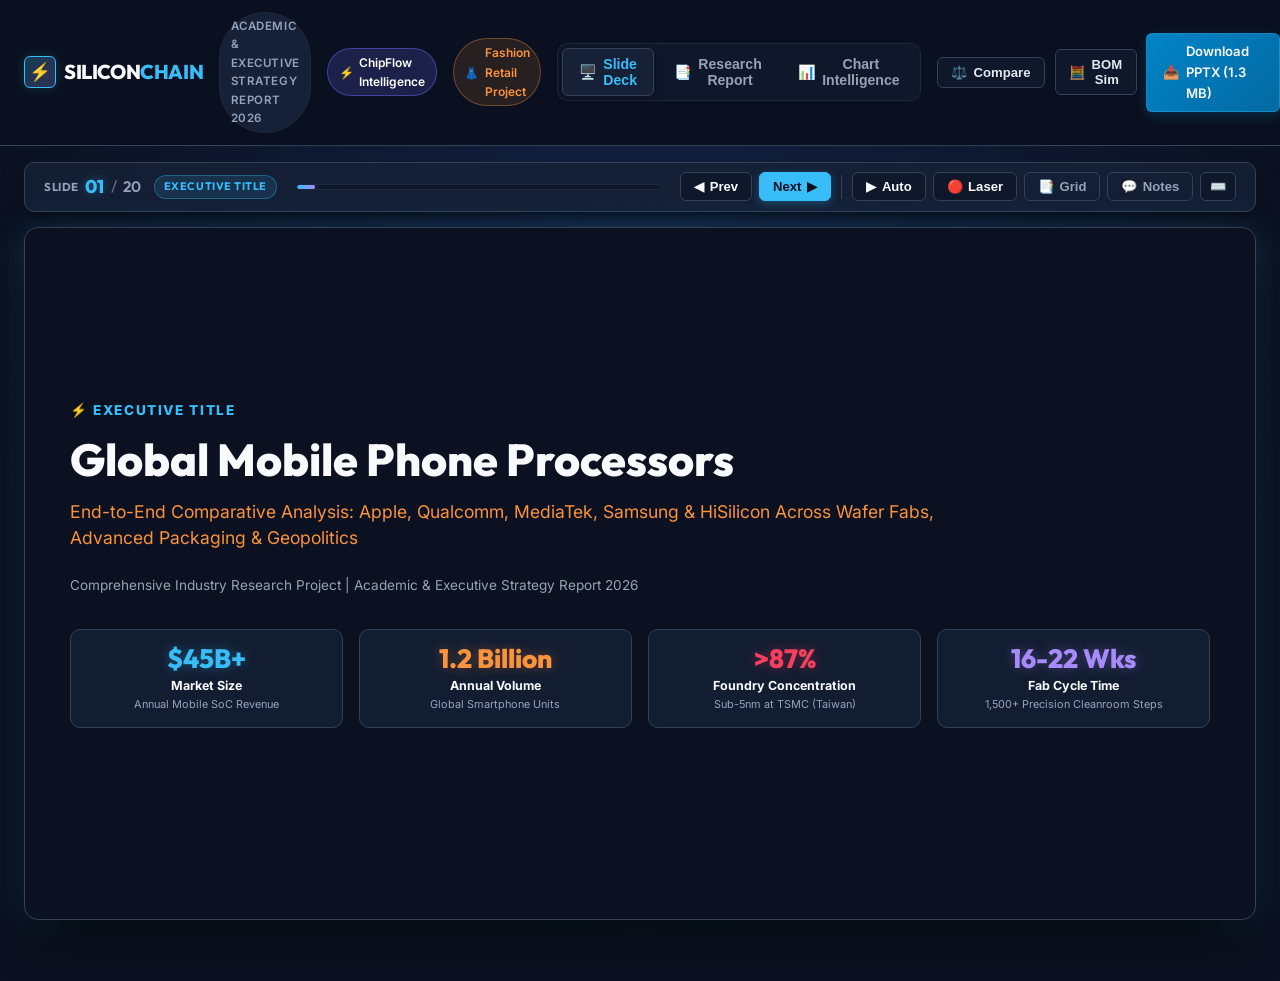
==== commit 207a1f05: "fix: Add direct ChipFlow navigation link in header of index.html" ====
--- a/index.html
+++ b/index.html
@@ -19,6 +19,10 @@
         <span class="logo-text">SILICON<span class="accent-text">CHAIN</span></span>
       </div>
       <div class="project-pill">Academic & Executive Strategy Report 2026</div>
+      <!-- Quick Switcher to ChipFlow Project -->
+      <a href="ChipFlow.html" class="project-switch-link" title="Open ChipFlow Intelligence Dashboard" style="background: rgba(99, 102, 241, 0.2); border-color: rgba(99, 102, 241, 0.5); color: #fff;">
+        <span>⚡</span> ChipFlow Intelligence
+      </a>
       <!-- Quick Switcher to Fashion Retail Project -->
       <a href="fashion_retail/index.html" class="project-switch-link" title="Switch to Fashion Retail Sales Project">
         <span>👗</span> Fashion Retail Project
